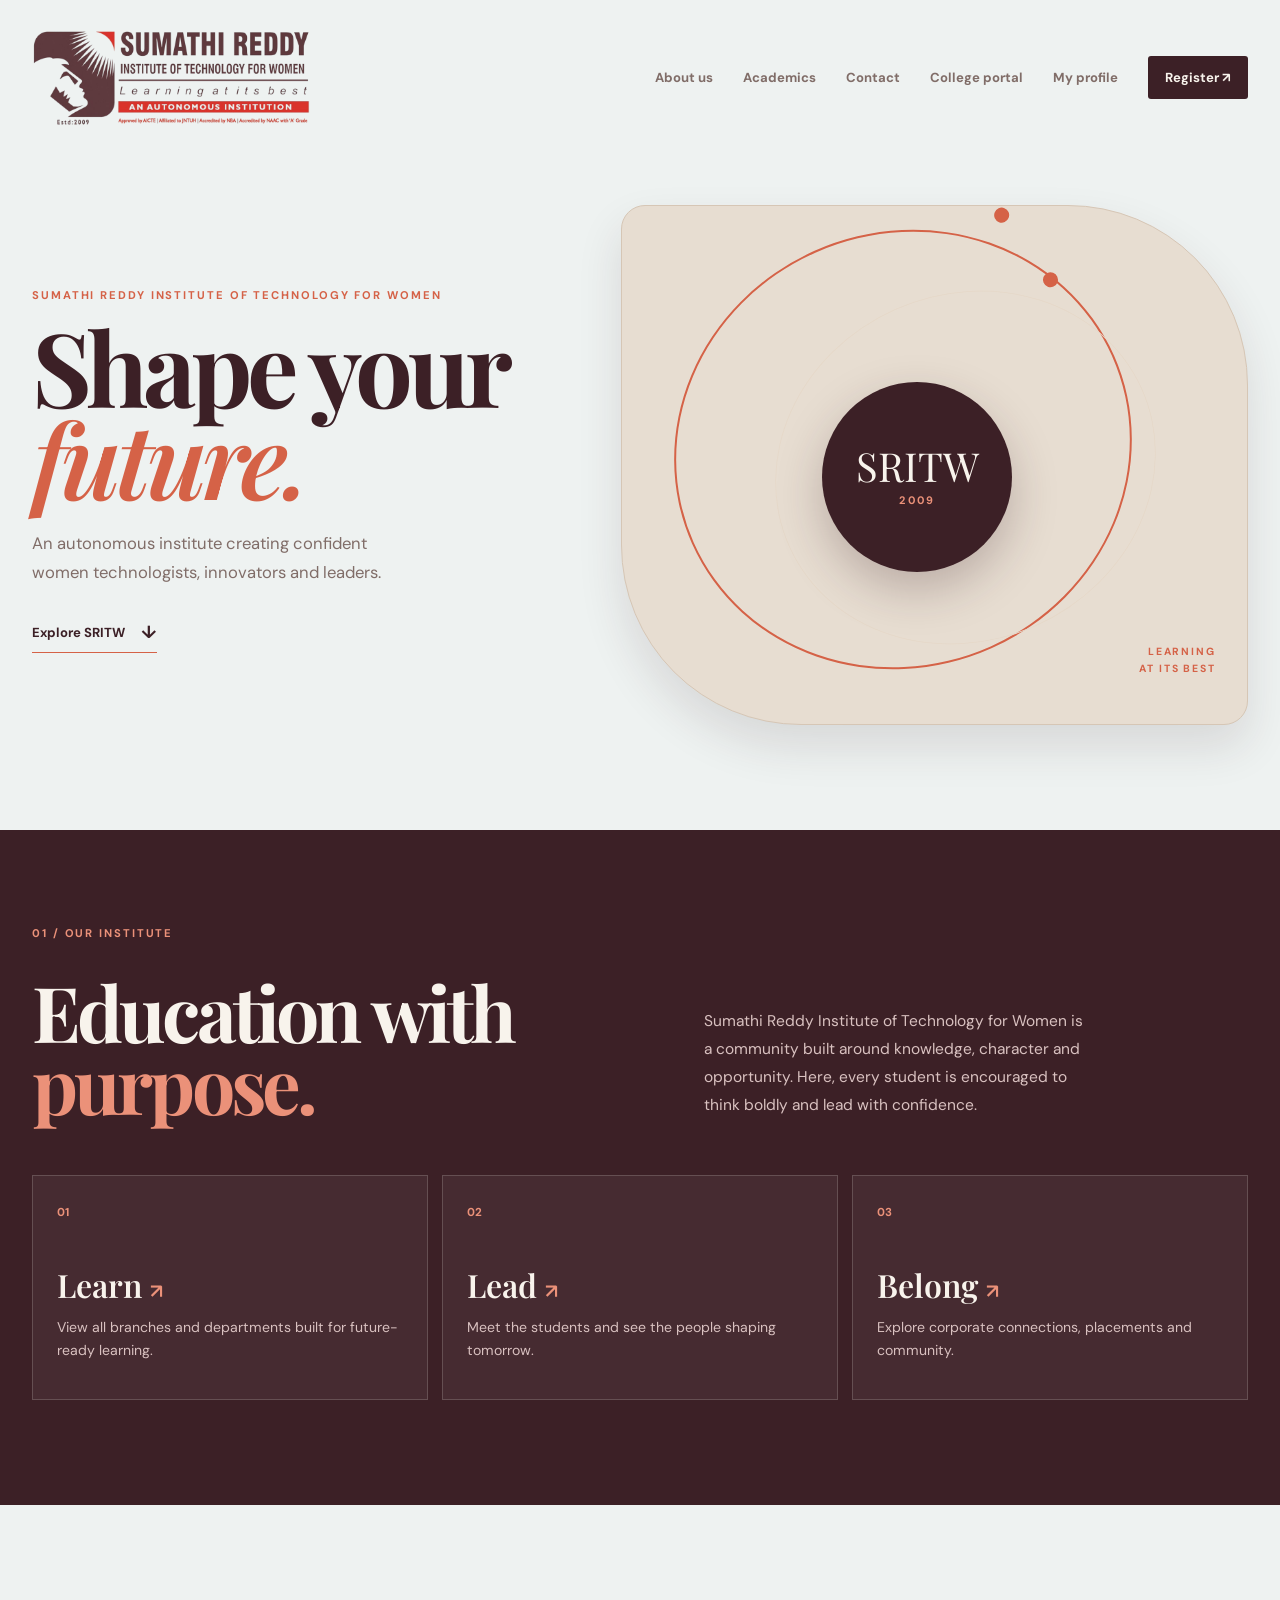
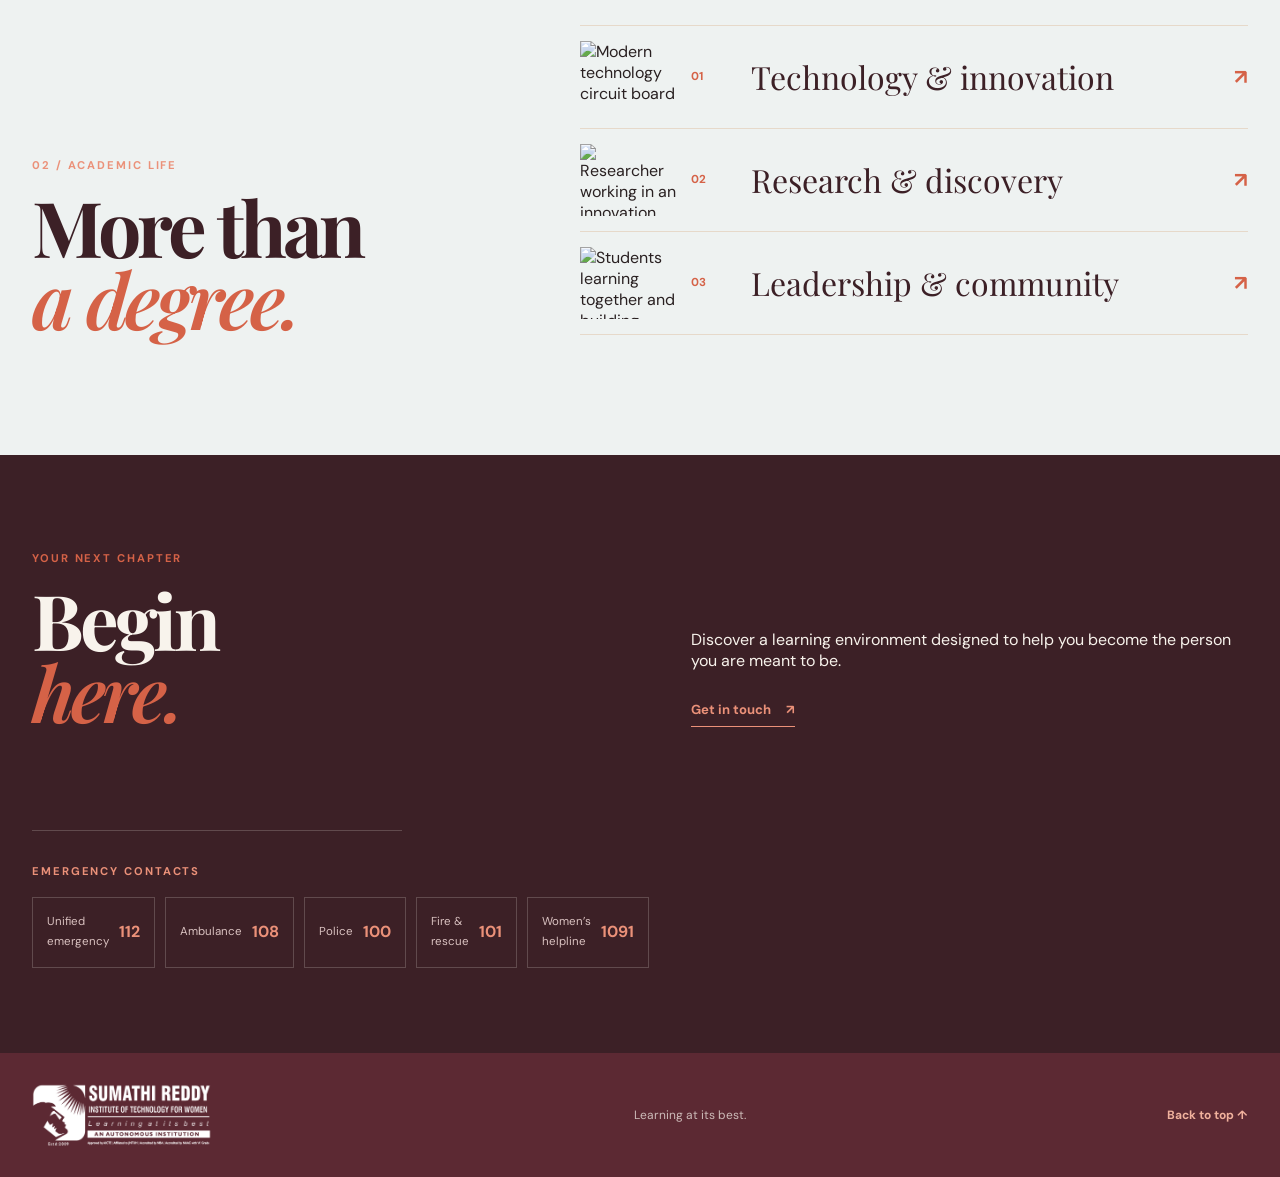
==== index2.html @ a2193562 "college website" ====
<!DOCTYPE html>
<html lang="en">
<head>
	<meta charset="UTF-8">
	<meta name="viewport" content="width=device-width, initial-scale=1.0">
	<meta name="description" content="Sumathi Reddy Institute of Technology for Women">
	<title>Sumathi Reddy Institute of Technology for Women</title>
	<link rel="preconnect" href="https://fonts.googleapis.com">
	<link rel="preconnect" href="https://fonts.gstatic.com" crossorigin>
	<link href="https://fonts.googleapis.com/css2?family=DM+Sans:wght@400;500;600;700&family=Playfair+Display:wght@600;700&display=swap" rel="stylesheet">
	<link rel="stylesheet" href="index2.css">
</head>
<body>
	<header class="header">
		<a class="logo" href="#home" aria-label="SRITW home"><img src="clglogo.png" alt="Sumathi Reddy Institute of Technology for Women"></a>
		<nav aria-label="Main navigation">
			<a href="#about">About us</a>
			<a href="#programs">Academics</a>
			<a href="#contact">Contact</a>
			<a href="login.html">College portal</a>
			<a href="profile.html">My profile</a>
			<a class="apply-link" href="registration.html">Register <span>↗</span></a>
		</nav>
	</header>

	<main>
		<section class="hero" id="home">
			<div class="hero-copy">
				<p class="eyebrow">Sumathi Reddy Institute of Technology for Women</p>
				<h1>Shape your<br><em>future.</em></h1>
				<p class="hero-text">An autonomous institute creating confident women technologists, innovators and leaders.</p>
				<a class="discover" href="explore.html">Explore SRITW <span>↓</span></a>
			</div>
			<div class="hero-art" aria-hidden="true">
				<div class="orbit orbit-one"></div>
				<div class="orbit orbit-two"></div>
				<div class="hero-seal">SRITW<strong>2009</strong></div>
				<div class="hero-note">LEARNING<br>AT ITS BEST</div>
			</div>
		</section>

		<section class="about" id="about">
			<p class="section-number">01 / Our institute</p>
			<div class="about-grid">
				<h2>Education with<br><span>purpose.</span></h2>
				<p>Sumathi Reddy Institute of Technology for Women is a community built around knowledge, character and opportunity. Here, every student is encouraged to think boldly and lead with confidence.</p>
			</div>
			<div class="value-grid">
				<a class="value-card" href="learn.html"><b>01</b><h3>Learn <span>↗</span></h3><p>View all branches and departments built for future-ready learning.</p></a>
				<a class="value-card" href="lead.html"><b>02</b><h3>Lead <span>↗</span></h3><p>Meet the students and see the people shaping tomorrow.</p></a>
				<a class="value-card" href="belong.html"><b>03</b><h3>Belong <span>↗</span></h3><p>Explore corporate connections, placements and community.</p></a>
			</div>
		</section>

		<section class="programs" id="programs">
			<div>
				<p class="section-number">02 / Academic life</p>
				<h2>More than<br><em>a degree.</em></h2>
			</div>
			<div class="program-list">
				<a class="program-item" href="technology.html"><img class="program-image" src="https://images.unsplash.com/photo-1518770660439-4636190af475?auto=format&amp;fit=crop&amp;w=320&amp;q=85" alt="Modern technology circuit board"><b>01</b><span>Technology & innovation</span><strong>↗</strong></a>
				<a class="program-item" href="research.html"><img class="program-image" src="https://images.unsplash.com/photo-1532094349884-543bc11b234d?auto=format&amp;fit=crop&amp;w=320&amp;q=85" alt="Researcher working in an innovation laboratory"><b>02</b><span>Research & discovery</span><strong>↗</strong></a>
				<a class="program-item" href="leadership.html"><img class="program-image" src="https://images.unsplash.com/photo-1523240795612-9a054b0db644?auto=format&amp;fit=crop&amp;w=320&amp;q=85" alt="Students learning together and building leadership skills"><b>03</b><span>Leadership & community</span><strong>↗</strong></a>
			</div>
		</section>

		<section class="contact-panel" id="contact">
			<div><p class="eyebrow">Your next chapter</p><h2>Begin<br><em>here.</em></h2></div>
			<div><p>Discover a learning environment designed to help you become the person you are meant to be.</p><a class="contact-link" href="mailto:info@sritw.org">Get in touch <span>↗</span></a></div>
			<div class="emergency-panel"><p class="eyebrow">Emergency contacts</p><div class="emergency-list"><a href="tel:112"><span>Unified emergency</span><strong>112</strong></a><a href="tel:108"><span>Ambulance</span><strong>108</strong></a><a href="tel:100"><span>Police</span><strong>100</strong></a><a href="tel:101"><span>Fire & rescue</span><strong>101</strong></a><a href="tel:1091"><span>Women’s helpline</span><strong>1091</strong></a></div></div>
		</section>
	</main>

	<footer class="footer">
		<img src="clglogo.png" alt="Sumathi Reddy Institute of Technology for Women logo">
		<p>Learning at its best.</p>
		<a href="#home">Back to top ↑</a>
	</footer>
</body>
</html>
---- index2.css ----
:root {
	--maroon: #3c2026;
	--wine: #5c2933;
	--coral: #d56247;
	--cream: #f8f3ec;
	--sand: #e6d9ca;
	--page-bg: #eef2f1;
	--ink: #2b2021;
	--muted: #806d68;
}

* { box-sizing: border-box; }
html { scroll-behavior: smooth; }
body { margin: 0; color: var(--ink); background: var(--page-bg); font-family: "DM Sans", sans-serif; }
img { display: block; max-width: 100%; }
a { color: inherit; text-decoration: none; }

.header { display: flex; align-items: center; justify-content: space-between; width: min(1240px, calc(100% - 64px)); margin: auto; padding: 25px 0; }
.logo img { width: 280px; }
nav { display: flex; align-items: center; gap: 30px; color: var(--muted); font-size: .82rem; font-weight: 700; }
nav a { transition: color .25s ease; }
nav a:hover { color: var(--coral); }
.apply-link { padding: 13px 17px; color: var(--cream); background: var(--maroon); border-radius: 3px; }
.apply-link:hover { color: white; background: var(--coral); }

.hero { display: grid; grid-template-columns: .9fr 1.1fr; align-items: center; gap: 6vw; width: min(1240px, calc(100% - 64px)); min-height: 640px; margin: auto; padding: 50px 0 105px; }
.eyebrow, .section-number { color: var(--coral); font-size: .7rem; font-weight: 700; letter-spacing: .17em; text-transform: uppercase; }
h1, h2 { font-family: "Playfair Display", serif; letter-spacing: -.05em; }
h1 { margin: 18px 0 25px; color: var(--maroon); font-size: clamp(4rem, 8vw, 7.4rem); line-height: .9; }
h1 em, h2 em { color: var(--coral); font-weight: 600; }
.hero-text { max-width: 355px; margin: 0 0 35px; color: var(--muted); font-size: 1.04rem; line-height: 1.7; }
.discover { display: inline-flex; align-items: center; gap: 16px; padding-bottom: 9px; border-bottom: 1px solid var(--coral); color: var(--maroon); font-size: .82rem; font-weight: 700; }
.discover span { font-size: 1.1rem; }
.hero-art { position: relative; min-height: 520px; overflow: hidden; background: #e7ddd1; border: 1px solid #d6c6b5; border-radius: 24px 180px 24px 180px; box-shadow: 0 22px 45px rgba(60, 32, 38, .12); }
.orbit { position: absolute; border: 1px solid var(--coral); border-radius: 50%; transform: rotate(-24deg); }
.orbit-one { top: 5%; left: 8%; width: 74%; height: 84%; border-width: 2px; }
.orbit-two { top: 17%; left: 24%; width: 62%; height: 67%; border-color: var(--sand); }
.orbit::after { content: ""; position: absolute; top: 8%; right: 8%; width: 15px; height: 15px; border-radius: 50%; background: var(--coral); }
.hero-seal { position: absolute; top: 34%; left: 32%; display: grid; place-content: center; width: 190px; height: 190px; color: var(--cream); background: var(--maroon); border-radius: 50%; font-family: "Playfair Display", serif; font-size: 2.5rem; line-height: .9; text-align: center; box-shadow: 0 18px 45px rgba(60, 32, 38, .25); }
.hero-seal strong { margin-top: 12px; color: #eb9179; font-family: "DM Sans", sans-serif; font-size: .68rem; letter-spacing: .2em; }
.hero-note { position: absolute; right: 5%; bottom: 9%; color: var(--coral); font-size: .65rem; font-weight: 700; letter-spacing: .18em; line-height: 1.6; text-align: right; }

.about { padding: 85px max(32px, calc((100vw - 1240px) / 2)) 105px; color: var(--cream); background: var(--maroon); }
.about .section-number, .programs .section-number { color: #eb9179; }
.about-grid { display: grid; grid-template-columns: 1fr 1fr; align-items: end; gap: 10vw; margin: 35px 0 55px; }
.about h2, .programs h2, .life h2 { margin: 0; font-size: clamp(3rem, 6vw, 5.6rem); line-height: .94; }
.about h2 span { color: #eb9179; }
.about-grid > p { max-width: 390px; margin: 0; color: #d9c1c0; font-size: .97rem; line-height: 1.8; }
.value-grid { display: grid; grid-template-columns: repeat(3, 1fr); gap: 14px; }
.value-card { min-height: 225px; padding: 24px; border: 1px solid rgba(245, 240, 233, .18); background: rgba(255, 255, 255, .05); transition: transform .25s ease, background .25s ease; }
.value-card:hover { color: var(--cream); background: rgba(255, 255, 255, .13); transform: translateY(-8px); }
.value-grid b { color: #eb9179; font-size: .72rem; }
.value-grid h3 { margin: 42px 0 10px; color: var(--cream); font-family: "Playfair Display", serif; font-size: 2rem; font-weight: 600; }
.value-grid h3 span { color: #eb9179; font-family: "DM Sans", sans-serif; font-size: 1.25rem; }
.value-grid p { margin: 0; color: #d9c1c0; font-size: .88rem; line-height: 1.7; }

.programs { display: grid; grid-template-columns: .8fr 1.2fr; align-items: end; gap: 8vw; padding: 120px max(32px, calc((100vw - 1240px) / 2)); }
.programs h2 { color: var(--maroon); margin-top: 18px; }
.program-list { border-top: 1px solid var(--sand); }
.program-item { display: grid; grid-template-columns: 96px 45px 1fr 30px; align-items: center; gap: 15px; padding: 15px 0; border-bottom: 1px solid var(--sand); transition: color .25s ease, transform .25s ease; }
.program-item:hover { color: var(--coral); transform: translateX(8px); }
.program-image { width: 96px; height: 72px; object-fit: cover; filter: saturate(.8); transition: filter .3s ease, transform .3s ease; }
.program-item:hover .program-image { filter: saturate(1.15); transform: scale(1.04); }
.program-list b { color: var(--coral); font-size: .72rem; }
.program-list span { color: var(--maroon); font-family: "Playfair Display", serif; font-size: clamp(1.3rem, 2.5vw, 2rem); }
.program-list strong { color: var(--coral); font-size: 1.3rem; text-align: right; }

.contact-panel { display: grid; grid-template-columns: 1fr 1fr; align-items: end; gap: 8vw; padding: 85px max(32px, calc((100vw - 1240px) / 2)); color: var(--cream); background: var(--maroon); }
.contact-panel h2 { margin: 18px 0 0; font-size: clamp(3rem, 6vw, 5.6rem); line-height: .94; }
.contact-panel > div:last-child { max-width: 370px; color: #d9c1c0; line-height: 1.8; }
.contact-link { display: inline-flex; gap: 15px; margin-top: 14px; padding-bottom: 8px; border-bottom: 1px solid #eb9179; color: #eb9179; font-size: .82rem; font-weight: 700; }
.contact-panel .emergency-panel { grid-column: 1 / -1; max-width: none; padding-top: 30px; border-top: 1px solid rgba(245, 240, 233, .2); }
.emergency-panel .eyebrow { margin: 0 0 16px; color: #eb9179; }
.emergency-list { display: grid; grid-template-columns: repeat(5, 1fr); gap: 10px; }
.emergency-list a { display: flex; align-items: center; justify-content: space-between; gap: 10px; padding: 14px; color: var(--cream); border: 1px solid rgba(245, 240, 233, .2); font-size: .72rem; transition: border-color .25s ease, background .25s ease; }
.emergency-list a:hover { background: rgba(255, 255, 255, .1); border-color: #eb9179; }
.emergency-list span { color: #d9c1c0; }
.emergency-list strong { color: #eb9179; font-size: 1rem; }
.footer { display: flex; align-items: center; justify-content: space-between; gap: 20px; padding: 28px max(32px, calc((100vw - 1240px) / 2)); color: var(--cream); background: var(--wine); font-size: .75rem; }
.footer img { width: 180px; filter: brightness(0) invert(1); }
.footer p { margin: 0; opacity: .72; }
.footer a { color: #f0b19d; font-weight: 700; }

@media (max-width: 820px) {
	.header, .hero, .life { width: min(100% - 40px, 620px); }
	.header { align-items: flex-start; gap: 20px; }
	.logo img { width: 220px; }
	nav { gap: 10px; }
	nav a:not(.apply-link) { display: none; }
	.apply-link { padding: 10px 12px; white-space: nowrap; }
	.hero { display: block; padding: 52px 0 75px; }
	.hero-art { min-height: 450px; margin-top: 55px; }
	.main-photo { height: 420px; }
	.about, .programs { padding-right: 20px; padding-left: 20px; }
	.about-grid, .programs, .life { grid-template-columns: 1fr; gap: 38px; }
	.program-item { grid-template-columns: 82px 38px 1fr 25px; gap: 12px; }
	.program-image { width: 82px; height: 64px; }
	.value-grid { grid-template-columns: 1fr; }
	.value-grid article { min-height: 0; }
	.value-grid h3 { margin-top: 24px; }
	.contact-panel { grid-template-columns: 1fr; gap: 20px; padding-right: 20px; padding-left: 20px; }
	.contact-panel .emergency-panel { grid-column: auto; }
	.emergency-list { grid-template-columns: 1fr 1fr; }
	.footer { flex-wrap: wrap; padding: 24px 20px; }
}

@media (max-width: 480px) {
	.header { width: calc(100% - 32px); padding-top: 18px; }
	.logo img { width: 175px; }
	.hero { width: calc(100% - 32px); padding-top: 42px; }
	h1 { font-size: 4rem; }
	.hero-art { min-height: 330px; margin-top: 28px; }
	.hero-seal { left: 28%; width: 150px; height: 150px; font-size: 2rem; }
	.footer img { width: 155px; }
}
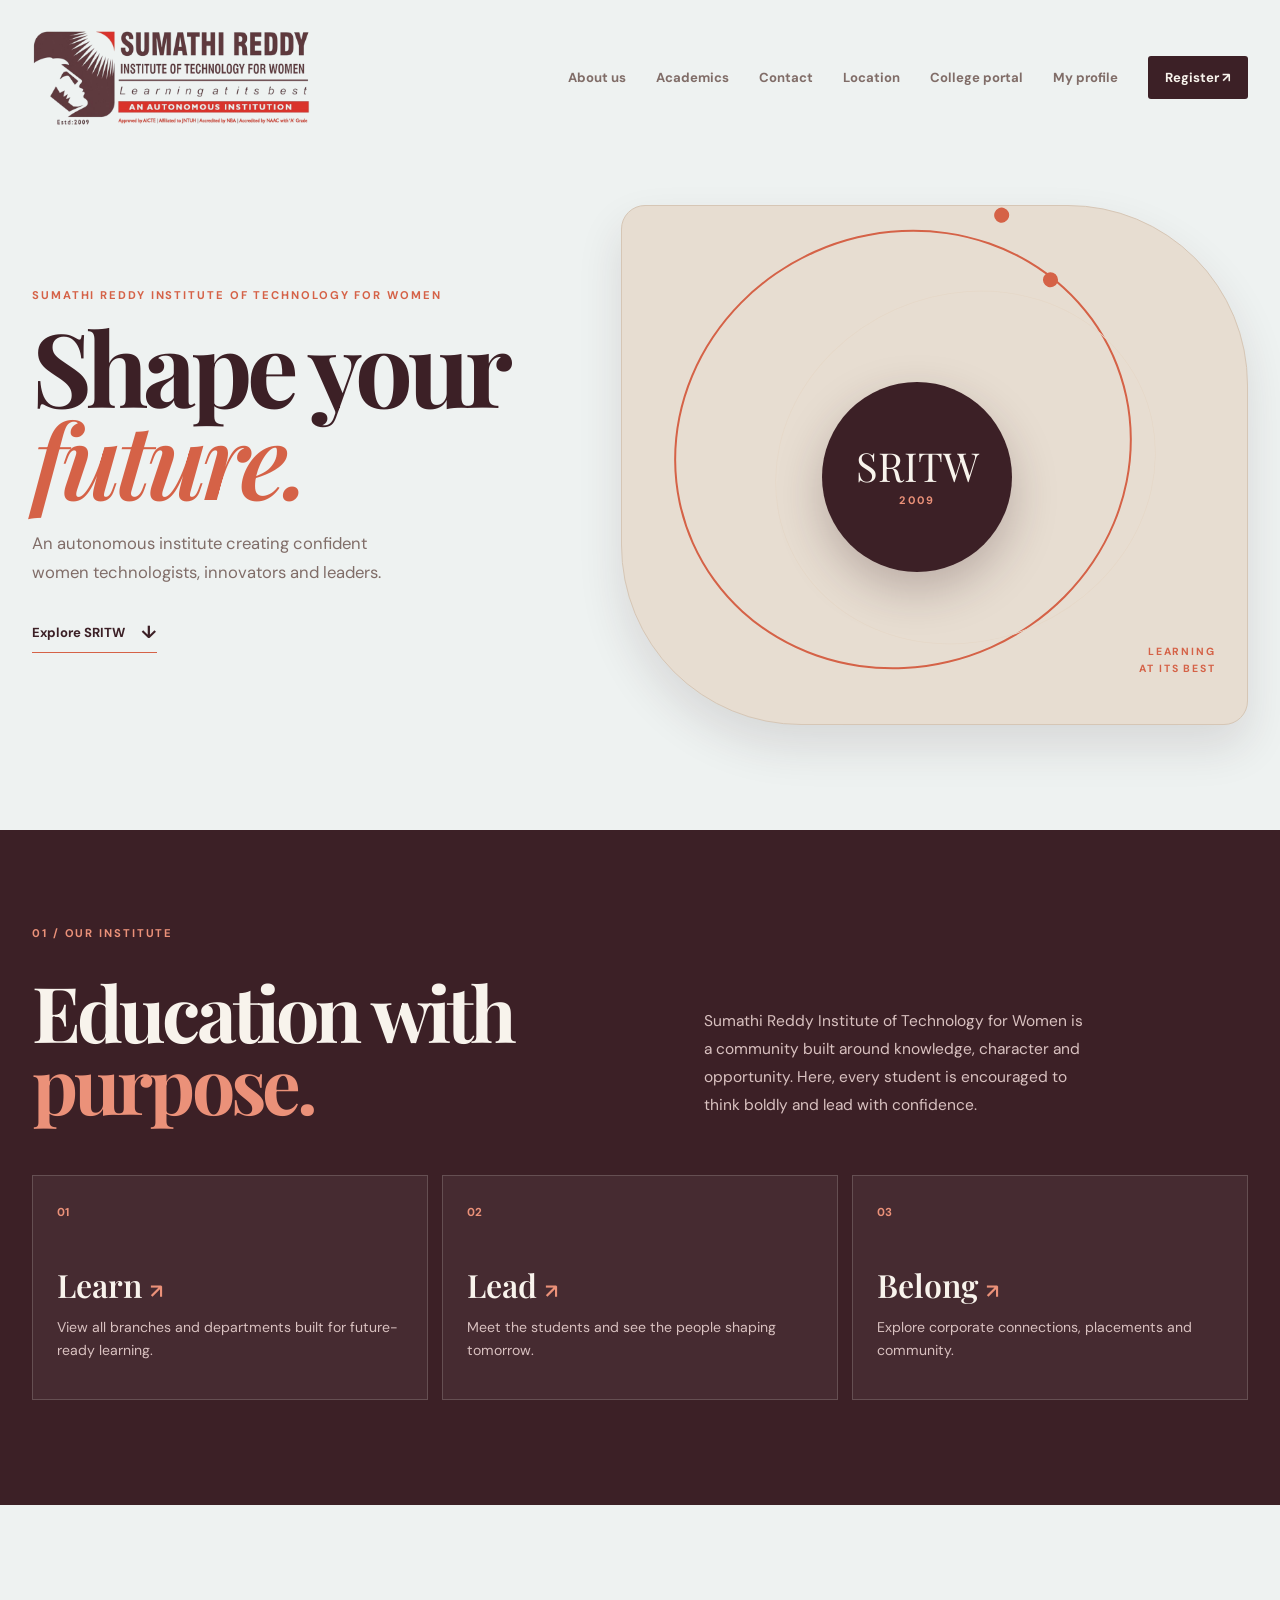
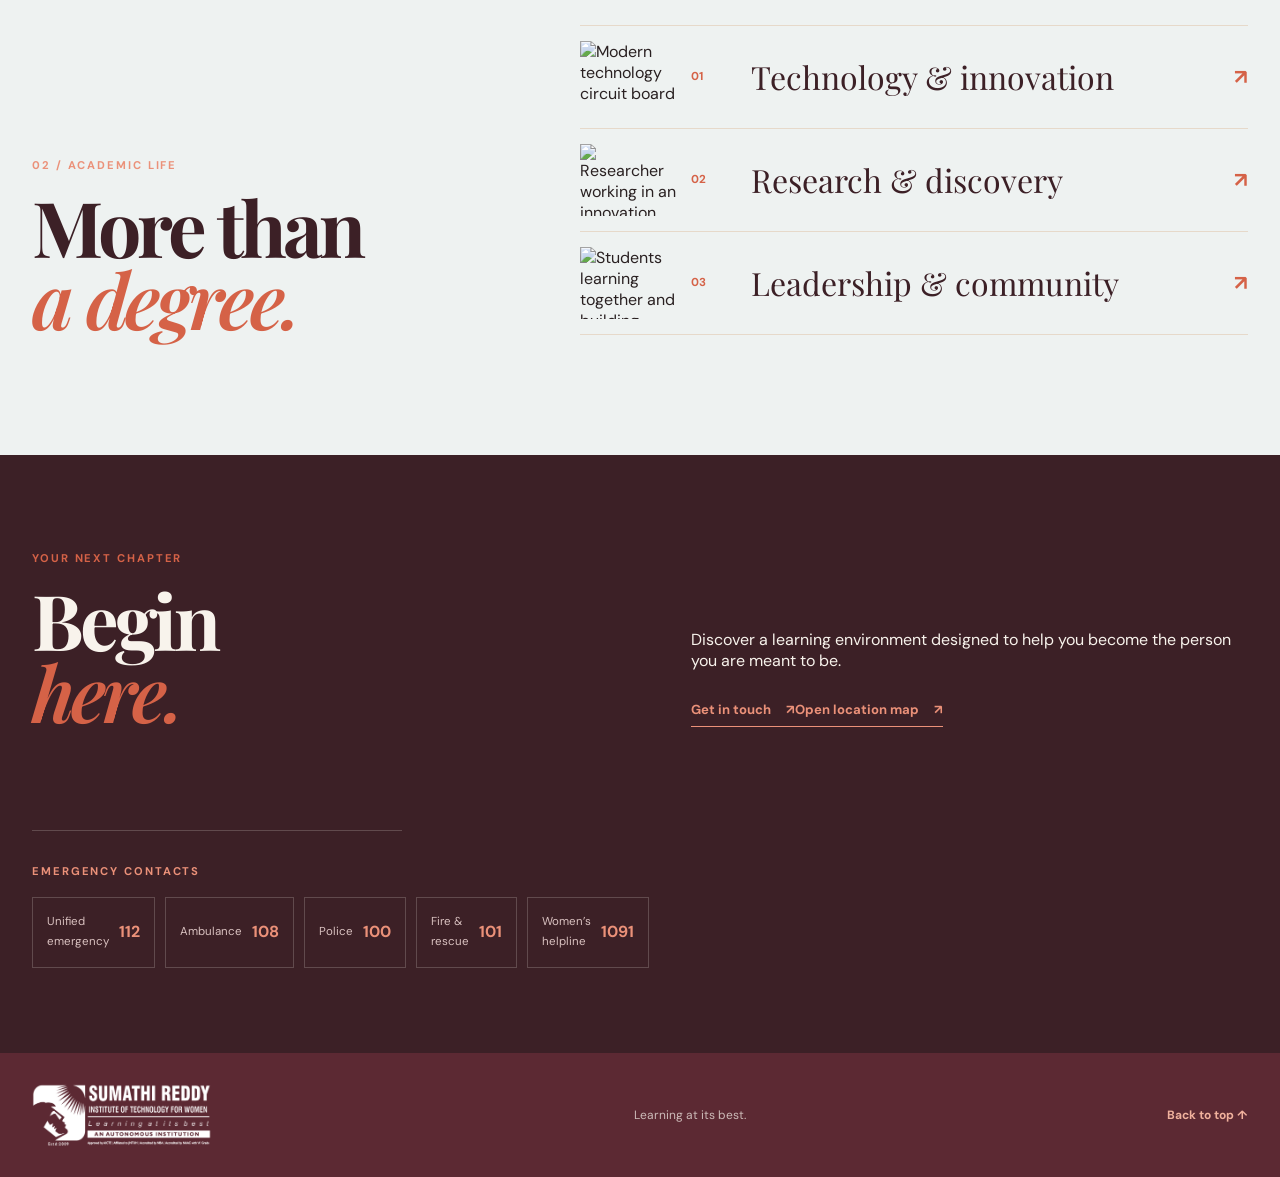
==== commit cc2a7b3f: "college website" ====
--- a/index2.html
+++ b/index2.html
@@ -17,6 +17,7 @@
 			<a href="#about">About us</a>
 			<a href="#programs">Academics</a>
 			<a href="#contact">Contact</a>
+			<a href="https://www.google.com/maps/search/?api=1&amp;query=Sumathi+Reddy+Institute+of+Technology+for+Women" target="_blank" rel="noopener noreferrer">Location</a>
 			<a href="login.html">College portal</a>
 			<a href="profile.html">My profile</a>
 			<a class="apply-link" href="registration.html">Register <span>↗</span></a>
@@ -66,7 +67,7 @@
 
 		<section class="contact-panel" id="contact">
 			<div><p class="eyebrow">Your next chapter</p><h2>Begin<br><em>here.</em></h2></div>
-			<div><p>Discover a learning environment designed to help you become the person you are meant to be.</p><a class="contact-link" href="mailto:info@sritw.org">Get in touch <span>↗</span></a></div>
+			<div><p>Discover a learning environment designed to help you become the person you are meant to be.</p><a class="contact-link" href="mailto:info@sritw.org">Get in touch <span>↗</span></a><a class="contact-link" href="https://www.google.com/maps/search/?api=1&amp;query=Sumathi+Reddy+Institute+of+Technology+for+Women" target="_blank" rel="noopener noreferrer">Open location map <span>↗</span></a></div>
 			<div class="emergency-panel"><p class="eyebrow">Emergency contacts</p><div class="emergency-list"><a href="tel:112"><span>Unified emergency</span><strong>112</strong></a><a href="tel:108"><span>Ambulance</span><strong>108</strong></a><a href="tel:100"><span>Police</span><strong>100</strong></a><a href="tel:101"><span>Fire & rescue</span><strong>101</strong></a><a href="tel:1091"><span>Women’s helpline</span><strong>1091</strong></a></div></div>
 		</section>
 	</main>
